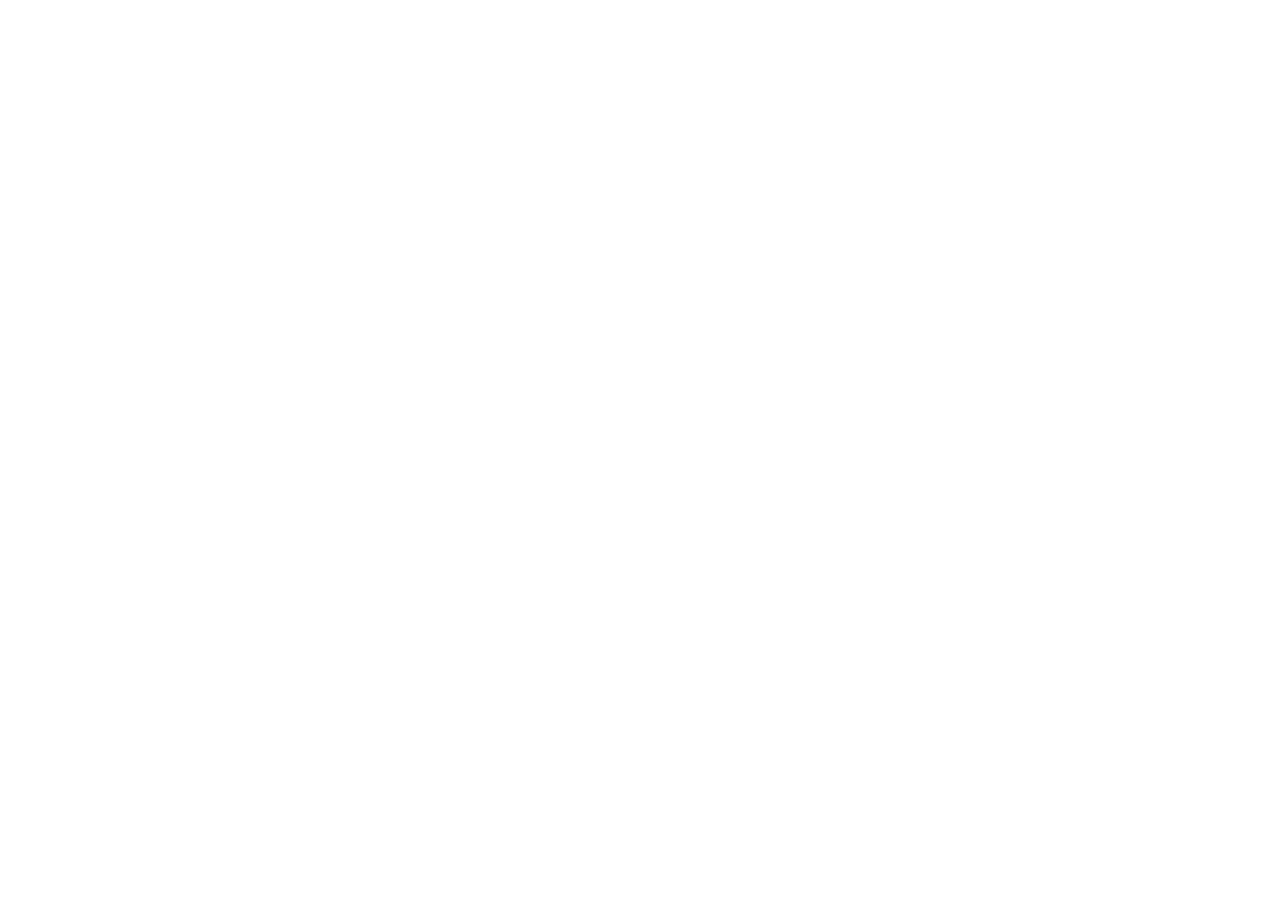
==== recipes/baked-spaghetti.html @ 6c98dfc3 "Add README.md, index.html, and recipe pages" ====
<!DOCTYPE html>
<html lang="en">
<head>
    <meta charset="UTF-8">
    <meta http-equiv="X-UA-Compatible" content="IE=edge">
    <meta name="viewport" content="width=device-width, initial-scale=1.0">
    <title>Document</title>
</head>
<body>
    
</body>
</html>
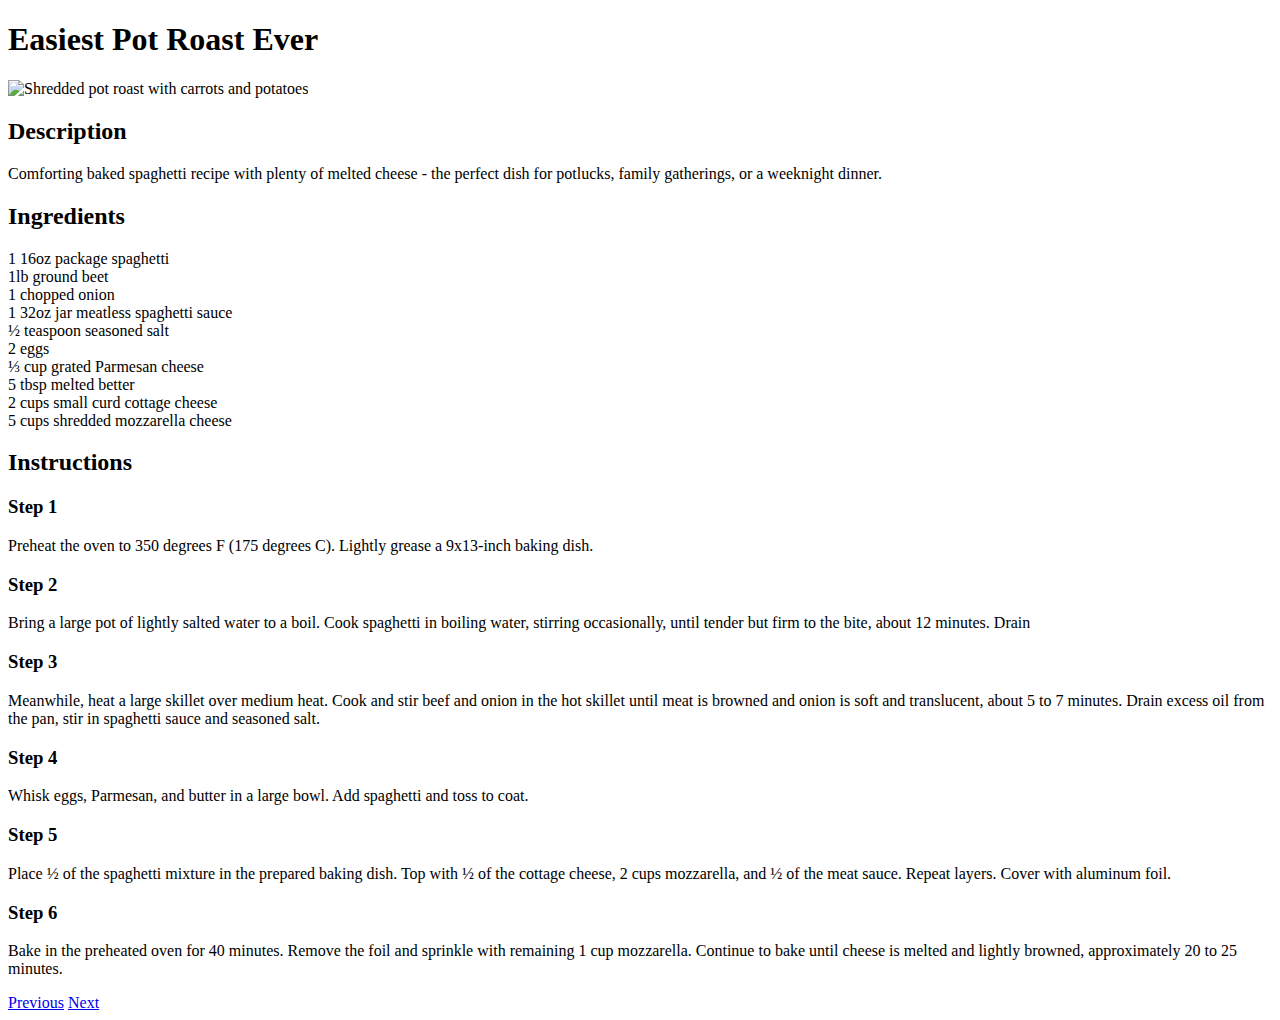
==== commit 80a14cda: "Add content to pot-roast.html and baked-spaghetti.html. Add pagination to index.html" ====
--- a/recipes/baked-spaghetti.html
+++ b/recipes/baked-spaghetti.html
@@ -1,12 +1,89 @@
 <!DOCTYPE html>
 <html lang="en">
-<head>
-    <meta charset="UTF-8">
-    <meta http-equiv="X-UA-Compatible" content="IE=edge">
-    <meta name="viewport" content="width=device-width, initial-scale=1.0">
-    <title>Document</title>
-</head>
-<body>
-    
-</body>
+    <head>
+        <meta charset="UTF-8">
+        <meta http-equiv="X-UA-Compatible" content="IE=edge">
+        <meta name="viewport" content="width=device-width, initial-scale=1.0">
+        <title>Blissful Bites | Baked Spaghetti</title>
+    </head>
+    <body>
+        <h1>Easiest Pot Roast Ever</h1>
+        <div class="pot-roast">
+            <img src="https://www.allrecipes.com/thmb/PQjl2bcngA_awWS5lqaB7hEtFvk=/750x0/filters:no_upscale():max_bytes(150000):strip_icc():format(webp)/14670_EasiestPotRoastEver_mfs_0199-55855490c50d4af694acb6f48fa6b0ee.jpg" alt="Shredded pot roast with carrots and potatoes">
+        </div>
+
+
+        <!-- DESCRIPTION -->
+        <div class="description">
+            <h2>Description</h2>
+            <p>Comforting baked spaghetti recipe with plenty of melted cheese - the perfect dish for potlucks, family gatherings, or a weeknight dinner.</p>
+        </div>
+
+        <!-- INGREDIENTS -->
+        <div class="ingredients">
+            <h2>Ingredients</h2>
+            <p>
+                </ul>
+                    <li>1 16oz package spaghetti</li>
+                    <li>1lb ground beet</li>
+                    <li>1 chopped onion</li>
+                    <li>1 32oz jar meatless spaghetti sauce</li>
+                    <li>&frac12; teaspoon seasoned salt</li>
+                    <li>2 eggs</li>
+                    <li>&frac13; cup grated Parmesan cheese</li>
+                    <li>5 tbsp melted better</li>
+                    <li>2 cups small curd cottage cheese</li>
+                    <li>5 cups shredded mozzarella cheese</li>
+                </ul>
+            </p>
+        </div>
+
+        <!-- INSTRUCTIONS -->
+        <div class="instructions">
+            <h2>Instructions</h2>
+            
+            <!-- STEP 1 -->
+            <div class="step-1">
+                <h3>Step 1</h3>
+                <p>Preheat the oven to 350 degrees F (175 degrees C). Lightly grease a 9x13-inch baking dish.</p>
+
+            </div>
+
+            <!-- STEP 2 -->
+            <div class="step-2">
+                <h3>Step 2</h3>
+                <p>Bring a large pot of lightly salted water to a boil. Cook spaghetti in boiling water, stirring occasionally, until tender but firm to the bite, about 12 minutes. Drain</p>
+            </div>
+
+            <!-- STEP 3 -->
+            <div class="step-3">
+                <h3>Step 3</h3>
+                <p>Meanwhile, heat a large skillet over medium heat. Cook and stir beef and onion in the hot skillet until meat is browned and onion is soft and translucent, about 5 to 7 minutes. Drain excess oil from the pan, stir in spaghetti sauce and seasoned salt.</p>
+            </div>
+
+            <!-- STEP 4 -->
+            <div class="step-4">
+                <h3>Step 4</h3>
+                <p>Whisk eggs, Parmesan, and butter in a large bowl. Add spaghetti and toss to coat.</p>
+            </div>
+
+            <!-- STEP 5 -->
+            <div class="step-5">
+                <h3>Step 5</h3>
+                <p>Place &frac12; of the spaghetti mixture in the prepared baking dish. Top with &frac12; of the cottage cheese, 2 cups mozzarella, and &frac12 of the meat sauce. Repeat layers. Cover with aluminum foil.</p>
+            </div>
+
+            <!-- STEP 6 -->
+            <div class="step-6">
+                <h3>Step 6</h3>
+                <p>Bake in the preheated oven for 40 minutes. Remove the foil and sprinkle with remaining 1 cup mozzarella. Continue to bake until cheese is melted and lightly browned, approximately 20 to 25 minutes.</p>
+            </div>
+        </div>
+
+        <!-- PAGINATION -->
+        <div class="pagination">
+            <a href="pot-roast.html">Previous</a>
+            <a href="chicken-pot-pie.html">Next</a>
+        </div>
+    </body>
 </html>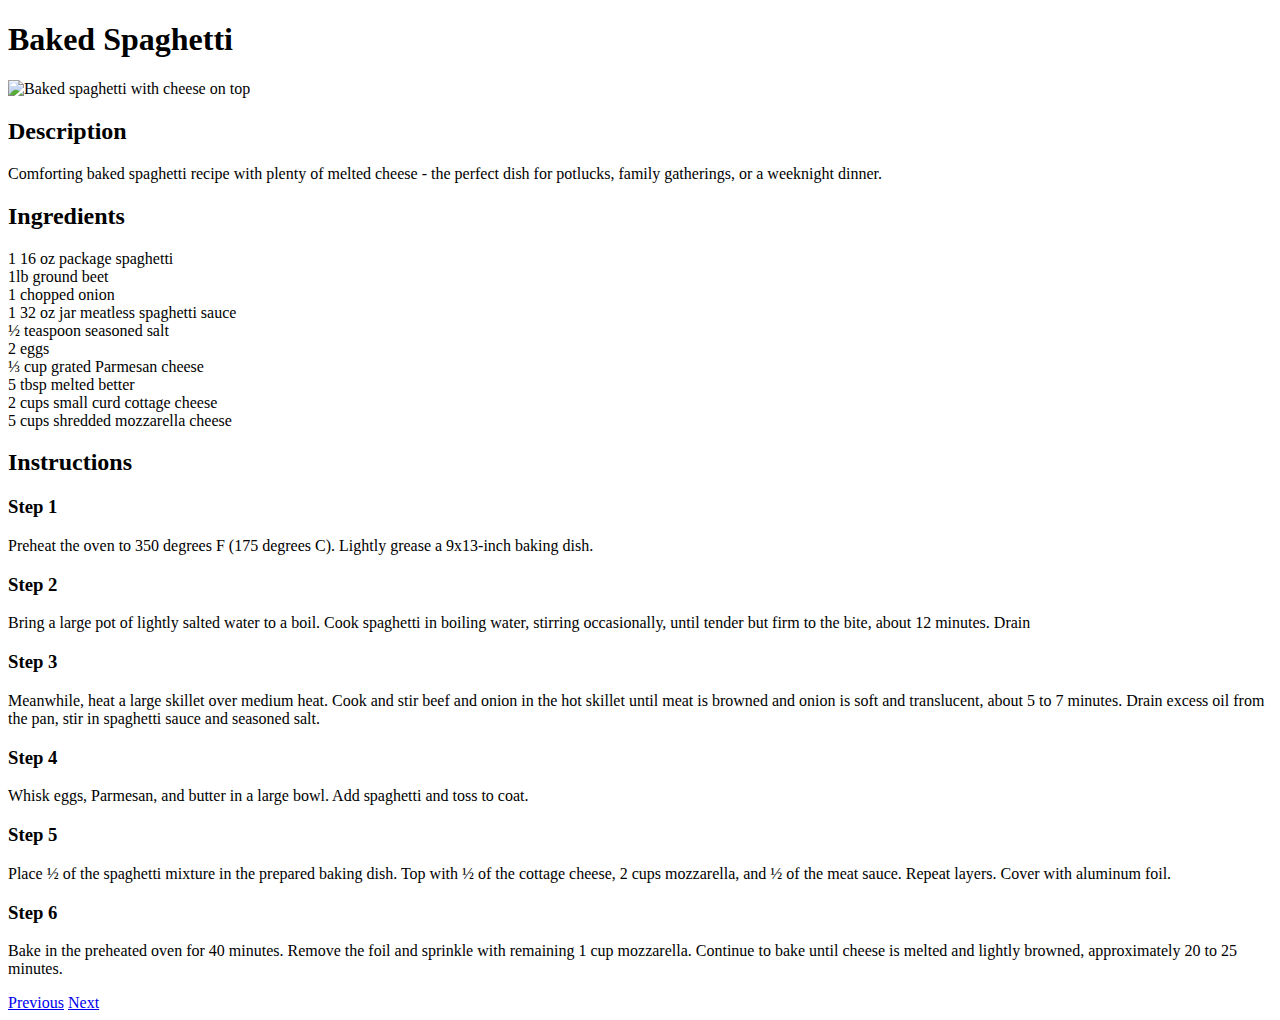
==== commit 228239a7: "Add baked-spaghetti.html, chicken-pot-pie.html, corn-pudding.html" ====
--- a/recipes/baked-spaghetti.html
+++ b/recipes/baked-spaghetti.html
@@ -7,9 +7,9 @@
         <title>Blissful Bites | Baked Spaghetti</title>
     </head>
     <body>
-        <h1>Easiest Pot Roast Ever</h1>
-        <div class="pot-roast">
-            <img src="https://www.allrecipes.com/thmb/PQjl2bcngA_awWS5lqaB7hEtFvk=/750x0/filters:no_upscale():max_bytes(150000):strip_icc():format(webp)/14670_EasiestPotRoastEver_mfs_0199-55855490c50d4af694acb6f48fa6b0ee.jpg" alt="Shredded pot roast with carrots and potatoes">
+        <h1>Baked Spaghetti</h1>
+        <div class="baked-spaghetti">
+            <img src="https://www.allrecipes.com/thmb/oBqeVxoTntSsr7icmo6yldZPpCk=/750x0/filters:no_upscale():max_bytes(150000):strip_icc():format(webp)/6618223-baked-spaghetti-smitty4-1x1-1-09b6cd33d82942cc9be7078d7102af04.jpg" alt="Baked spaghetti with cheese on top">
         </div>
 
 
@@ -24,10 +24,10 @@
             <h2>Ingredients</h2>
             <p>
                 </ul>
-                    <li>1 16oz package spaghetti</li>
+                    <li>1 16 oz package spaghetti</li>
                     <li>1lb ground beet</li>
                     <li>1 chopped onion</li>
-                    <li>1 32oz jar meatless spaghetti sauce</li>
+                    <li>1 32 oz jar meatless spaghetti sauce</li>
                     <li>&frac12; teaspoon seasoned salt</li>
                     <li>2 eggs</li>
                     <li>&frac13; cup grated Parmesan cheese</li>
@@ -78,6 +78,7 @@
                 <h3>Step 6</h3>
                 <p>Bake in the preheated oven for 40 minutes. Remove the foil and sprinkle with remaining 1 cup mozzarella. Continue to bake until cheese is melted and lightly browned, approximately 20 to 25 minutes.</p>
             </div>
+
         </div>
 
         <!-- PAGINATION -->
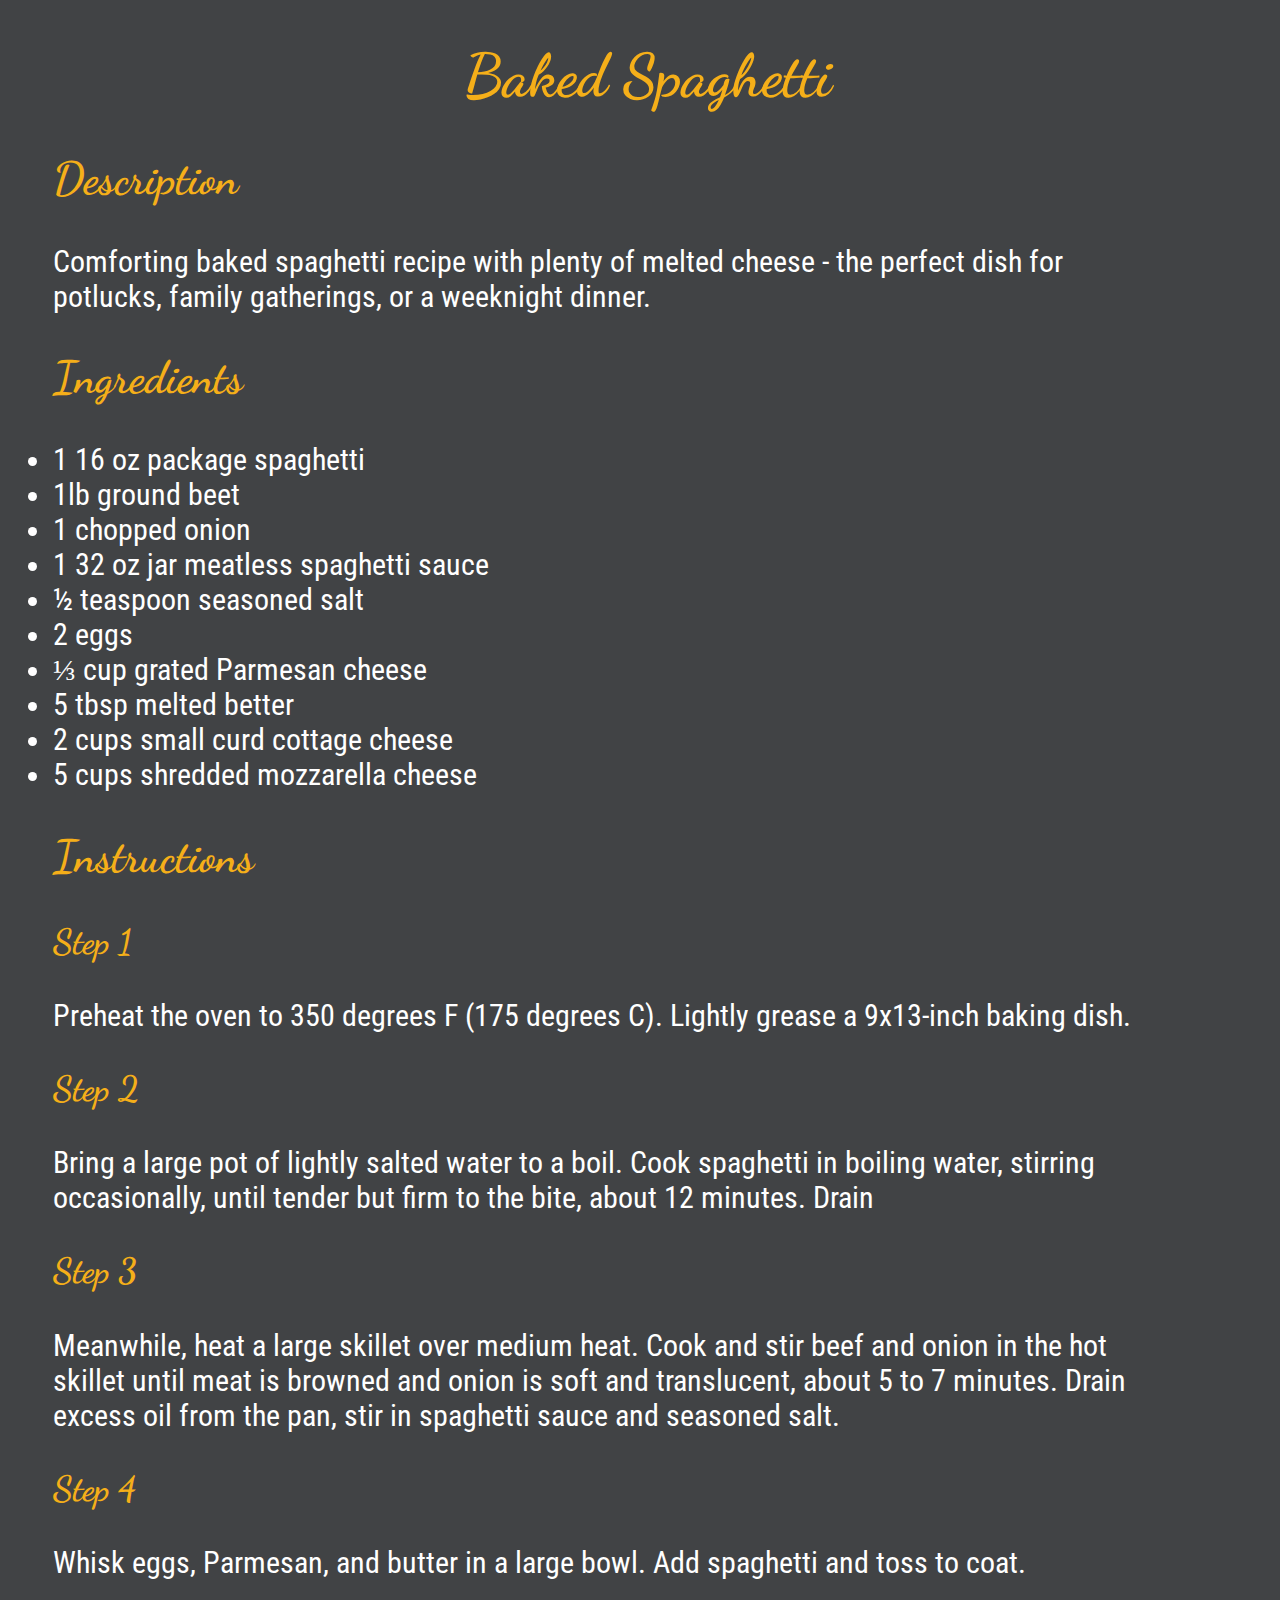
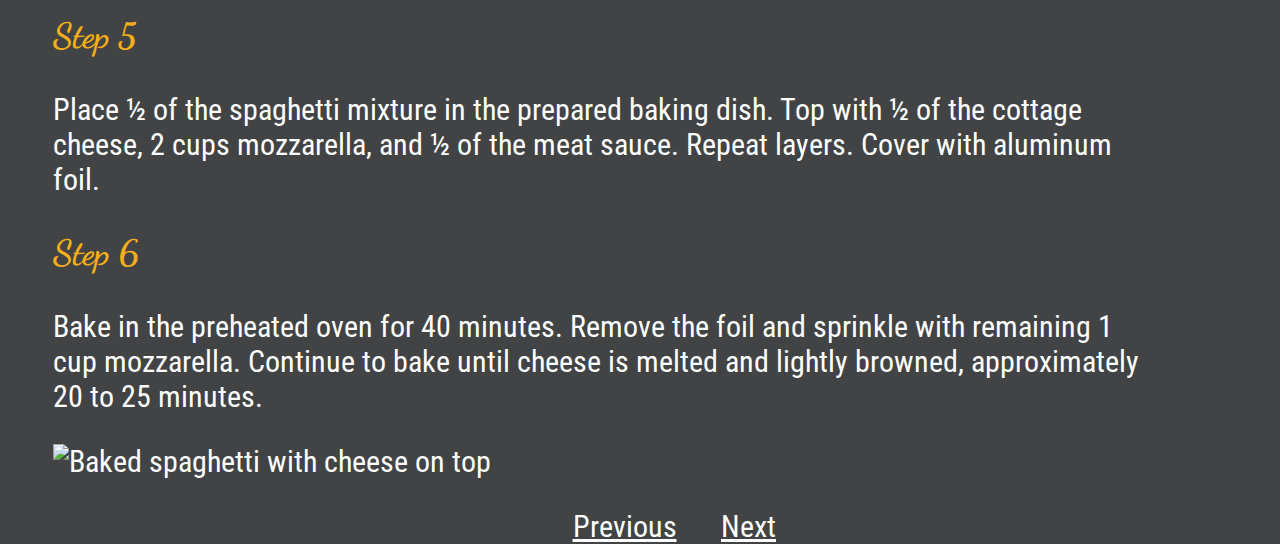
==== commit 6f87cd37: "Create recipes.css and link to individual recipes html" ====
--- a/recipes/baked-spaghetti.html
+++ b/recipes/baked-spaghetti.html
@@ -4,14 +4,14 @@
         <meta charset="UTF-8">
         <meta http-equiv="X-UA-Compatible" content="IE=edge">
         <meta name="viewport" content="width=device-width, initial-scale=1.0">
-        <title>Blissful Bites | Baked Spaghetti</title>
+        <title>Comfort Cravings | Baked Spaghetti</title>
+        <link href="https://fonts.googleapis.com/css2?family=Roboto+Condensed:ital,wght@0,300;0,400;0,700;1,300;1,400;1,700&display=swap" rel="stylesheet">
+        <link href="https://fonts.googleapis.com/css2?family=Dancing+Script:wght@400;500;600;700&family=Roboto+Condensed:ital,wght@0,300;0,400;0,700;1,300;1,400;1,700&display=swap" rel="stylesheet">
+        <link rel="icon" href="../favicon.io/favicon.ico">
+        <link rel="stylesheet" href="./recipes.css">
     </head>
     <body>
         <h1>Baked Spaghetti</h1>
-        <div class="baked-spaghetti">
-            <img src="https://www.allrecipes.com/thmb/oBqeVxoTntSsr7icmo6yldZPpCk=/750x0/filters:no_upscale():max_bytes(150000):strip_icc():format(webp)/6618223-baked-spaghetti-smitty4-1x1-1-09b6cd33d82942cc9be7078d7102af04.jpg" alt="Baked spaghetti with cheese on top">
-        </div>
-
 
         <!-- DESCRIPTION -->
         <div class="description">
@@ -77,6 +77,7 @@
             <div class="step-6">
                 <h3>Step 6</h3>
                 <p>Bake in the preheated oven for 40 minutes. Remove the foil and sprinkle with remaining 1 cup mozzarella. Continue to bake until cheese is melted and lightly browned, approximately 20 to 25 minutes.</p>
+                <img src="https://www.allrecipes.com/thmb/oBqeVxoTntSsr7icmo6yldZPpCk=/750x0/filters:no_upscale():max_bytes(150000):strip_icc():format(webp)/6618223-baked-spaghetti-smitty4-1x1-1-09b6cd33d82942cc9be7078d7102af04.jpg" alt="Baked spaghetti with cheese on top">
             </div>
 
         </div>
--- a/recipes/recipes.css
+++ b/recipes/recipes.css
@@ -0,0 +1,53 @@
+html {
+    display: inline-block;
+    font-size: 1.875rem;
+    background-color: #414345;
+    color: white ;
+}
+body {
+    width: 100%;
+    height: 100vh;
+}
+
+h1,
+h2,
+h3 {
+    font-family: 'Dancing Script';
+    font-weight: bold;
+    color: #f5af19;
+}
+
+
+h1 {
+    text-align: center;
+}
+
+.description,
+.ingredients,
+.instructions, 
+.pagination {
+    width: 85%;
+    margin-right: 1.5rem;
+    margin-left: 1.5rem;
+    font-family: 'Roboto Condensed';
+}
+
+img {
+    width: 25%;
+    height: auto;
+}
+
+.pagination {
+    width: 100%;
+    height: .5rem;
+    margin-top: 1rem;
+    text-align: center;
+}
+.pagination a {
+    color: white;
+    margin-right: 1.25rem;
+}
+
+.pagination a:hover {
+    color: #f5af19;
+}